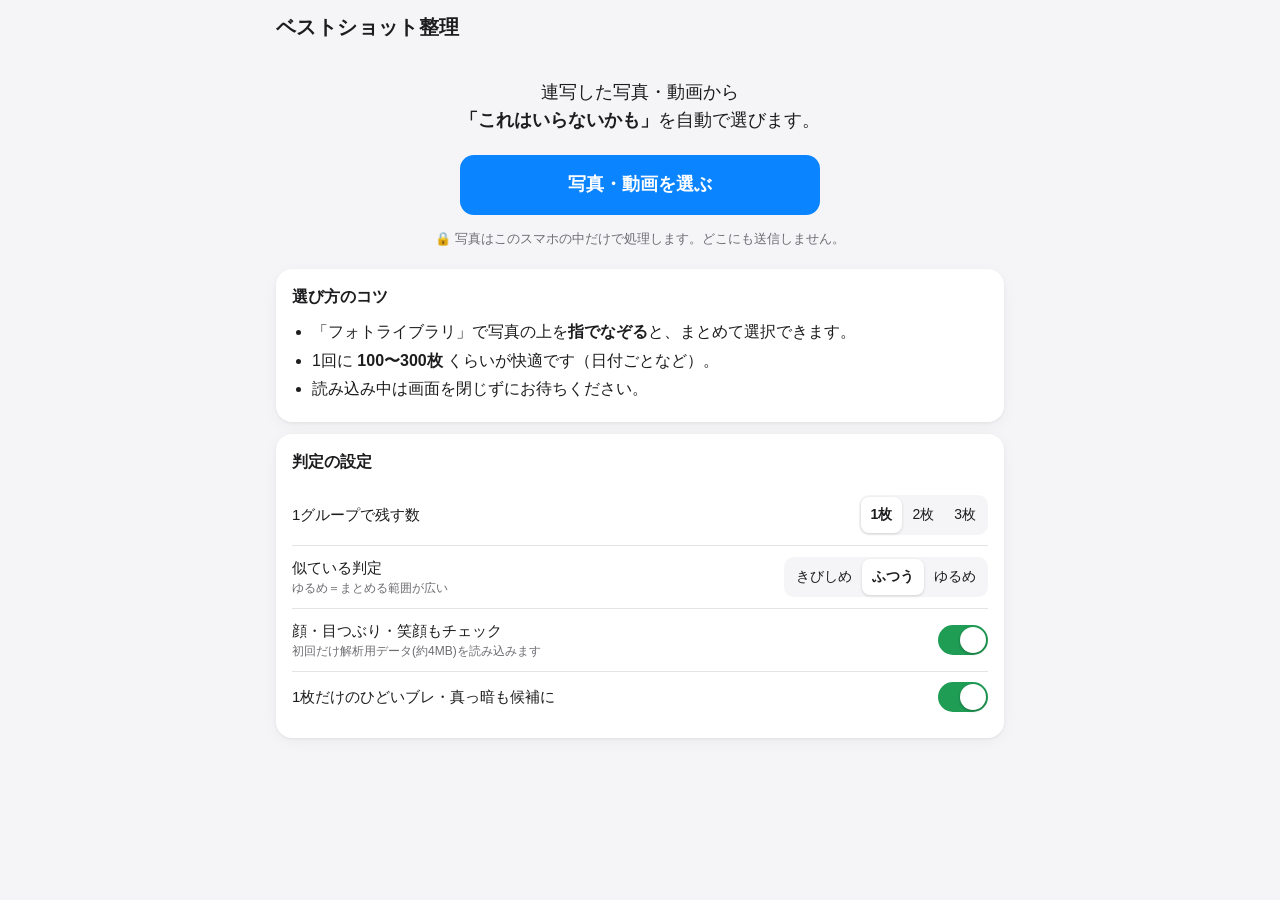
==== best-shot-picker/index.html @ 10e919e5 "写真アプリ: 4つのアプリと一覧ページ ベストショット整理・コマ選び・日付そろえ・バウンスメーカーを 1つのURLにまとめ、GitHub Pages に Actions でデプロイする。  Co-Au" ====
<!doctype html>
<html lang="ja">
<head>
  <meta charset="utf-8">
  <meta name="viewport" content="width=device-width, initial-scale=1, viewport-fit=cover">
  <title>ベストショット整理</title>
  <meta name="description" content="連写した写真・動画から「いらないかも」を自動で選ぶ。写真は端末の外に送信しません。">
  <meta name="theme-color" content="#f5f5f7" media="(prefers-color-scheme: light)">
  <meta name="theme-color" content="#111113" media="(prefers-color-scheme: dark)">
  <meta name="apple-mobile-web-app-capable" content="yes">
  <meta name="apple-mobile-web-app-title" content="ベストショット">
  <meta name="apple-mobile-web-app-status-bar-style" content="default">
  <link rel="apple-touch-icon" href="icon-180.png">
  <link rel="icon" href="icon-180.png">
  <link rel="manifest" href="manifest.webmanifest">
  <link rel="stylesheet" href="css/style.css">
</head>
<body>
  <header class="appbar">
    <h1>ベストショット整理</h1>
    <button id="btn-home" class="icon-btn" hidden aria-label="最初の画面へ">⌂</button>
  </header>

  <!-- 1. スタート -->
  <section id="screen-start" class="screen">
    <div id="resume" class="card resume" hidden></div>

    <div class="hero">
      <p class="lead">連写した写真・動画から<br><b>「これはいらないかも」</b>を自動で選びます。</p>
      <label class="primary big pick">
        <input id="file-input" type="file" accept="image/*,video/*" multiple hidden>
        写真・動画を選ぶ
      </label>
      <p class="privacy">🔒 写真はこのスマホの中だけで処理します。どこにも送信しません。</p>
    </div>

    <div class="card">
      <h2>選び方のコツ</h2>
      <ul class="tips">
        <li>「フォトライブラリ」で写真の上を<b>指でなぞる</b>と、まとめて選択できます。</li>
        <li>1回に <b>100〜300枚</b> くらいが快適です（日付ごとなど）。</li>
        <li>読み込み中は画面を閉じずにお待ちください。</li>
      </ul>
    </div>

    <div class="card">
      <h2>判定の設定</h2>
      <div id="settings-start"></div>
    </div>
  </section>

  <!-- 2. 解析中 -->
  <section id="screen-progress" class="screen" hidden>
    <div class="progress-wrap">
      <img id="prog-thumb" alt="">
      <p id="prog-text">準備中…</p>
      <div class="bar"><i id="prog-bar"></i></div>
      <p id="prog-sub" class="muted"></p>
      <button id="btn-cancel" class="ghost">中止して結果を見る</button>
    </div>
  </section>

  <!-- 3. 確認 -->
  <section id="screen-review" class="screen" hidden>
    <div class="summary">
      <div><b id="sum-del">0</b> 件が削除候補 <span id="sum-size" class="muted"></span></div>
      <p class="muted small">✓=残す ✕=削除候補。右下の丸ボタンで切替、写真をタップで拡大。</p>
    </div>
    <details class="card settings-inline">
      <summary>判定の設定を変える</summary>
      <div id="settings-review"></div>
      <p class="muted small">変更すると、手動で切り替えた内容はリセットされます。</p>
    </details>
    <div id="group-list"></div>
    <div class="bottom-bar">
      <button id="btn-finish" class="primary">削除の手順へ進む →</button>
    </div>
  </section>

  <!-- 4. 削除の手順 -->
  <section id="screen-finish" class="screen" hidden>
    <div class="card how">
      <h2>写真アプリで削除しよう</h2>
      <p>iPhoneの仕組み上、ブラウザから写真を直接消すことはできません。この一覧を見ながら写真アプリで消してください。</p>
      <ol>
        <li>写真アプリで右上の<b>「選択」</b></li>
        <li>下の一覧と<b>同じ時刻</b>のあたりで、<b class="del-mark">✕</b> の写真をタップ</li>
        <li>🗑 で削除 → ここに戻って「削除した」をタップ</li>
      </ol>
      <p class="muted small">この画面の状態は自動で保存されます。アプリを行き来しても大丈夫。<br>消した写真は「最近削除した項目」に30日間残ります。</p>
    </div>
    <div class="finish-progress">
      <div class="bar"><i id="fin-bar"></i></div>
      <p id="fin-text"></p>
    </div>
    <div id="finish-list"></div>
    <div class="finish-actions">
      <button id="btn-back-review" class="ghost">← 選び直す</button>
      <button id="btn-new" class="ghost">新しく整理する</button>
    </div>
  </section>

  <!-- 拡大表示 -->
  <div id="viewer" class="viewer" hidden>
    <div class="v-top">
      <button id="v-close" class="icon-btn" aria-label="閉じる">✕</button>
      <span id="v-pos"></span>
      <span id="v-time" class="muted"></span>
    </div>
    <div class="v-stage" id="v-stage">
      <img id="v-img" alt="">
      <video id="v-video" controls playsinline hidden></video>
    </div>
    <div class="v-info" id="v-info"></div>
    <div class="v-actions">
      <button id="v-prev" class="icon-btn big" aria-label="前へ">‹</button>
      <button id="v-toggle" class="toggle-big"></button>
      <button id="v-next" class="icon-btn big" aria-label="次へ">›</button>
    </div>
  </div>

  <div id="toast" class="toast" hidden></div>

  <script type="module" src="js/app.js"></script>
</body>
</html>
---- best-shot-picker/css/style.css ----
:root {
  --bg: #f5f5f7;
  --card: #ffffff;
  --text: #1d1d1f;
  --muted: #6e6e73;
  --line: #e3e3e8;
  --accent: #0a84ff;
  --keep: #1f9d55;
  --del: #e5484d;
  --chip: rgba(0, 0, 0, 0.62);
  --shadow: 0 1px 3px rgba(0, 0, 0, 0.06), 0 4px 16px rgba(0, 0, 0, 0.04);
  color-scheme: light dark;
}
@media (prefers-color-scheme: dark) {
  :root {
    --bg: #111113;
    --card: #1c1c1f;
    --text: #f2f2f5;
    --muted: #9a9aa2;
    --line: #2c2c31;
    --accent: #409cff;
    --keep: #30c06e;
    --del: #ff6369;
    --shadow: none;
  }
}

* { box-sizing: border-box; -webkit-tap-highlight-color: transparent; }
html, body { margin: 0; }
body {
  background: var(--bg);
  color: var(--text);
  font: 16px/1.55 -apple-system, BlinkMacSystemFont, "Hiragino Sans", "Noto Sans JP", sans-serif;
  padding: env(safe-area-inset-top) 0 env(safe-area-inset-bottom);
  min-height: 100dvh;
}
button { font: inherit; color: inherit; cursor: pointer; }
[hidden] { display: none !important; }
.muted { color: var(--muted); }
.small { font-size: 13px; }

.appbar {
  display: flex; align-items: center; justify-content: space-between;
  padding: 12px 16px 4px; max-width: 760px; margin: 0 auto;
}
.appbar h1 { font-size: 20px; margin: 0; letter-spacing: 0.02em; }

.screen { max-width: 760px; margin: 0 auto; padding: 8px 16px 120px; }

.card {
  background: var(--card); border-radius: 16px; padding: 16px; margin: 12px 0;
  box-shadow: var(--shadow);
}
.card h2 { font-size: 16px; margin: 0 0 10px; }

.hero { text-align: center; padding: 24px 0 8px; }
.lead { font-size: 18px; margin: 0 0 20px; }
.privacy { font-size: 13px; color: var(--muted); margin: 14px 0 0; }

.primary {
  display: inline-flex; align-items: center; justify-content: center; gap: 8px;
  background: var(--accent); color: #fff; border: 0; border-radius: 14px;
  padding: 14px 22px; font-weight: 600; min-height: 50px;
}
.primary.big { font-size: 18px; width: 100%; max-width: 360px; min-height: 60px; }
.primary:active { opacity: 0.8; }
.ghost {
  background: transparent; border: 1px solid var(--line); border-radius: 12px;
  padding: 10px 16px; min-height: 44px;
}
.icon-btn {
  background: transparent; border: 0; font-size: 20px; width: 44px; height: 44px;
  border-radius: 22px; display: inline-grid; place-items: center;
}
.icon-btn.big { font-size: 34px; }
.link { background: none; border: 0; color: var(--accent); padding: 6px 4px; font-size: 14px; }

.tips { margin: 0; padding-left: 20px; }
.tips li { margin: 4px 0; }

/* 設定 */
.set-row { display: flex; align-items: center; justify-content: space-between; gap: 12px; padding: 10px 0; border-top: 1px solid var(--line); }
.set-row:first-child { border-top: 0; }
.set-label { font-size: 15px; }
.set-label small { display: block; color: var(--muted); font-size: 12px; }
.seg { display: inline-flex; background: var(--bg); border-radius: 10px; padding: 2px; flex-shrink: 0; }
.seg button { border: 0; background: transparent; padding: 6px 10px; border-radius: 8px; font-size: 14px; min-height: 36px; }
.seg button.on { background: var(--card); box-shadow: 0 1px 3px rgba(0,0,0,.15); font-weight: 600; }
.switch input { position: absolute; opacity: 0; pointer-events: none; }
.switch i { flex-shrink: 0; width: 50px; height: 30px; border-radius: 15px; background: var(--line); position: relative; transition: background .2s; }
.switch i::after { content: ""; position: absolute; top: 2px; left: 2px; width: 26px; height: 26px; border-radius: 50%; background: #fff; box-shadow: 0 1px 3px rgba(0,0,0,.3); transition: transform .2s; }
.switch input:checked + i { background: var(--keep); }
.switch input:checked + i::after { transform: translateX(20px); }

.resume { display: flex; flex-direction: column; gap: 10px; border: 2px solid var(--accent); }
.resume .row { display: flex; gap: 8px; }
.resume .row > * { flex: 1; }

/* 解析中 */
.progress-wrap { text-align: center; padding: 40px 0; }
#prog-thumb { width: 180px; height: 180px; object-fit: cover; border-radius: 16px; background: var(--card); display: block; margin: 0 auto 20px; }
.bar { height: 8px; border-radius: 4px; background: var(--line); overflow: hidden; margin: 12px 0; }
.bar i { display: block; height: 100%; width: 0; background: var(--accent); transition: width .2s; }
#prog-text { font-size: 18px; font-weight: 600; margin: 0; }

/* 確認 */
.summary {
  position: sticky; top: 0; z-index: 5; background: var(--bg);
  padding: 10px 0 6px; border-bottom: 1px solid var(--line);
}
.summary > div { font-size: 17px; }
.summary b { font-size: 24px; color: var(--del); }
.summary p { margin: 2px 0 0; }
.settings-inline summary { font-weight: 600; cursor: pointer; }
.sec { font-size: 15px; margin: 22px 0 6px; color: var(--muted); }
.sec small, .sec-details small { font-weight: 400; }
.sec-details summary { font-size: 15px; color: var(--muted); font-weight: 700; margin: 22px 0 6px; cursor: pointer; }
.empty { color: var(--muted); text-align: center; padding: 20px; }

.group { background: var(--card); border-radius: 16px; padding: 10px; margin: 10px 0; box-shadow: var(--shadow); }
.g-head { display: flex; justify-content: space-between; align-items: center; gap: 8px; padding: 2px 4px 8px; font-size: 14px; }
.g-head .g-time { color: var(--muted); margin-left: 8px; font-size: 13px; }
.g-actions { display: flex; align-items: center; gap: 6px; flex-shrink: 0; }
.g-del { color: var(--del); font-weight: 600; font-size: 13px; }

.grid { display: grid; grid-template-columns: repeat(3, 1fr); gap: 6px; }
@media (min-width: 560px) { .grid { grid-template-columns: repeat(4, 1fr); } }
.cell { position: relative; aspect-ratio: 1; border-radius: 10px; overflow: hidden; background: var(--line); border: 3px solid transparent; }
.cell img { width: 100%; height: 100%; object-fit: cover; display: block; }
.cell.keep { border-color: var(--keep); }
.cell.del img { opacity: 0.45; filter: grayscale(0.4); }
.cell.del { border-color: var(--del); }
.noimg { display: grid; place-items: center; height: 100%; color: var(--muted); }
.badge {
  position: absolute; left: 4px; top: 4px; font-size: 11px; font-weight: 700; line-height: 1;
  padding: 4px 6px; border-radius: 6px; color: #fff; background: var(--chip); max-width: calc(100% - 8px);
  white-space: nowrap; overflow: hidden; text-overflow: ellipsis;
}
.badge.best { background: var(--keep); }
.badge.reason { background: var(--del); }
.dur { position: absolute; left: 4px; bottom: 4px; font-size: 11px; color: #fff; background: var(--chip); padding: 2px 5px; border-radius: 5px; }
.cell .toggle {
  position: absolute; right: 2px; bottom: 2px; width: 40px; height: 40px; border: 0; background: transparent; padding: 0;
  display: grid; place-items: center;
}
.cell .toggle span {
  width: 28px; height: 28px; border-radius: 50%; display: grid; place-items: center; font-weight: 700; font-size: 15px;
  color: #fff; border: 2px solid #fff; box-shadow: 0 1px 4px rgba(0,0,0,.4);
}
.cell.keep .toggle span { background: var(--keep); }
.cell.del .toggle span { background: var(--del); }

.bottom-bar {
  position: fixed; left: 0; right: 0; bottom: 0; z-index: 10;
  padding: 10px 16px calc(10px + env(safe-area-inset-bottom));
  background: color-mix(in srgb, var(--bg) 88%, transparent);
  backdrop-filter: blur(12px); -webkit-backdrop-filter: blur(12px);
  border-top: 1px solid var(--line); display: flex; justify-content: center;
}
.bottom-bar .primary { width: 100%; max-width: 728px; }

/* 削除の手順 */
.how ol { padding-left: 22px; margin: 8px 0; }
.how li { margin: 4px 0; }
.del-mark { color: var(--del); }
.finish-progress { position: sticky; top: 0; z-index: 5; background: var(--bg); padding: 6px 0; }
.finish-progress p { margin: 0; font-size: 14px; }
.fgroup { background: var(--card); border-radius: 16px; padding: 10px; margin: 10px 0; box-shadow: var(--shadow); transition: opacity .2s; }
.fgroup.done { opacity: 0.45; }
.f-head { display: flex; justify-content: space-between; font-size: 14px; padding: 2px 4px 8px; }
.f-time { font-weight: 700; font-variant-numeric: tabular-nums; }
.strip { display: grid; grid-template-columns: repeat(5, 1fr); gap: 4px; }
.mini { position: relative; aspect-ratio: 1; border-radius: 6px; overflow: hidden; background: var(--line); }
.mini img { width: 100%; height: 100%; object-fit: cover; display: block; }
.mini.keep img { opacity: 0.35; }
.mini.keep::after { content: "残す"; position: absolute; inset: auto 0 0; text-align: center; font-size: 10px; color: #fff; background: var(--chip); }
.mini.del { outline: 3px solid var(--del); outline-offset: -3px; }
.mini.del::after { content: "✕"; position: absolute; right: 3px; top: 1px; color: #fff; font-weight: 800; text-shadow: 0 0 3px #000; }
.mini .t { position: absolute; left: 0; right: 0; bottom: 0; font-size: 10px; color: #fff; background: var(--chip); text-align: center; font-variant-numeric: tabular-nums; }
.done-btn { width: 100%; margin-top: 8px; min-height: 44px; border-radius: 12px; border: 1px solid var(--line); background: var(--bg); font-weight: 600; }
.fgroup.done .done-btn { color: var(--keep); }
.finish-actions { display: flex; gap: 10px; justify-content: center; margin-top: 20px; }

/* 拡大表示 */
.viewer {
  position: fixed; inset: 0; z-index: 50; background: #000; color: #fff;
  display: flex; flex-direction: column;
  padding: env(safe-area-inset-top) 0 env(safe-area-inset-bottom);
}
.viewer .muted { color: #aaa; }
.v-top { display: flex; align-items: center; gap: 12px; padding: 6px 8px; font-size: 14px; }
.v-stage { flex: 1; min-height: 0; display: flex; align-items: center; justify-content: center; touch-action: pan-y; }
.v-stage img, .v-stage video { max-width: 100%; max-height: 100%; object-fit: contain; }
.v-info { display: flex; flex-wrap: wrap; gap: 6px; padding: 8px 12px; justify-content: center; min-height: 40px; }
.v-info span { font-size: 12px; padding: 4px 8px; border-radius: 10px; background: #2a2a2e; }
.v-info span.bad { background: #5a1f22; }
.v-info span.good { background: #17462c; }
.v-actions { display: flex; align-items: center; justify-content: space-between; padding: 6px 12px 12px; gap: 12px; }
.toggle-big { flex: 1; min-height: 52px; border-radius: 14px; border: 0; font-weight: 700; font-size: 17px; color: #fff; }
.toggle-big.keep { background: var(--keep); }
.toggle-big.del { background: var(--del); }

.toast {
  position: fixed; left: 50%; bottom: calc(90px + env(safe-area-inset-bottom)); transform: translateX(-50%);
  background: var(--text); color: var(--bg); padding: 10px 16px; border-radius: 12px; font-size: 14px;
  z-index: 100; max-width: calc(100% - 32px);
}
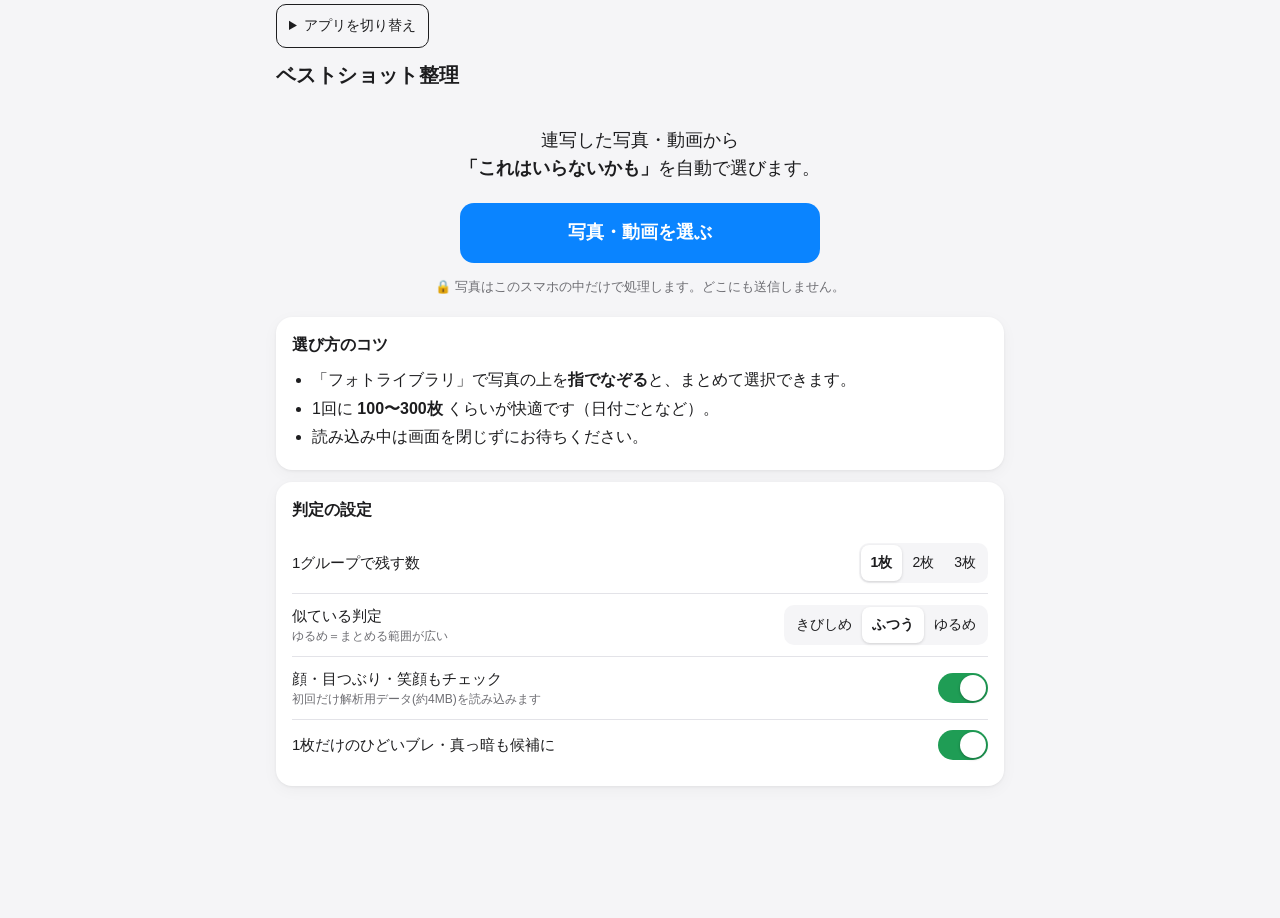
==== commit e62839aa: "Add direct navigation between photo apps" ====
--- a/best-shot-picker/index.html
+++ b/best-shot-picker/index.html
@@ -14,8 +14,21 @@
   <link rel="icon" href="icon-180.png">
   <link rel="manifest" href="manifest.webmanifest">
   <link rel="stylesheet" href="css/style.css">
+<link rel="stylesheet" href="../app-nav.css">
 </head>
 <body>
+  <nav class="photo-app-nav" aria-label="写真アプリ">
+    <details>
+      <summary>アプリを切り替え</summary>
+      <ul>
+        <li><a href="../koma/">コマ選び</a></li>
+        <li><a href="../hizuke/">日付そろえ</a></li>
+        <li><a href="../bounce/">バウンスメーカー</a></li>
+        <li><a href="../motto/">写真コラージュ</a></li>
+        <li><a href="../">写真アプリ一覧</a></li>
+      </ul>
+    </details>
+  </nav>
   <header class="appbar">
     <h1>ベストショット整理</h1>
     <button id="btn-home" class="icon-btn" hidden aria-label="最初の画面へ">⌂</button>
@@ -79,9 +92,22 @@
 
   <!-- 4. 削除の手順 -->
   <section id="screen-finish" class="screen" hidden>
+    <div class="card album">
+      <h2>まとめて削除する</h2>
+      <p class="small">iPhoneの「ショートカット」アプリを使って、削除候補を写真アプリから<b>まとめて削除</b>します。消す前に「○枚の写真を削除しますか？」と確認が出ます。</p>
+      <button id="btn-album" class="primary album-btn">まとめて削除</button>
+      <p id="album-note" class="muted small"></p>
+      <div id="album-mix" hidden>
+        <p class="small"><b>⚠ 次の写真は自動では消しません。</b>同じ秒に「残す」写真があり、間違って消してしまうのを防ぐためです。下の一覧を見て手で消してください。</p>
+        <div class="strip" id="album-mix-strip"></div>
+      </div>
+      <button id="btn-album-done" class="ghost" hidden>削除できた → 削除済みにする</button>
+      <a class="link" href="shortcut.html">初めて使うとき：ショートカットの作り方（5分）</a>
+    </div>
+
     <div class="card how">
-      <h2>写真アプリで削除しよう</h2>
-      <p>iPhoneの仕組み上、ブラウザから写真を直接消すことはできません。この一覧を見ながら写真アプリで消してください。</p>
+      <h2>手で消す場合</h2>
+      <p>iPhoneの仕組み上、ブラウザから写真を直接消すことはできません。ショートカットを使わないときは、この一覧を見ながら写真アプリで消してください。</p>
       <ol>
         <li>写真アプリで右上の<b>「選択」</b></li>
         <li>下の一覧と<b>同じ時刻</b>のあたりで、<b class="del-mark">✕</b> の写真をタップ</li>
--- a/best-shot-picker/css/style.css
+++ b/best-shot-picker/css/style.css
@@ -179,6 +179,12 @@
 .mini .t { position: absolute; left: 0; right: 0; bottom: 0; font-size: 10px; color: #fff; background: var(--chip); text-align: center; font-variant-numeric: tabular-nums; }
 .done-btn { width: 100%; margin-top: 8px; min-height: 44px; border-radius: 12px; border: 1px solid var(--line); background: var(--bg); font-weight: 600; }
 .fgroup.done .done-btn { color: var(--keep); }
+.album { display: flex; flex-direction: column; gap: 10px; border: 2px solid var(--accent); }
+.album p { margin: 0; }
+.album-btn { width: 100%; min-height: 52px; }
+.album-btn:disabled { opacity: .45; }
+#album-mix { display: grid; gap: 6px; }
+.album .link { align-self: flex-start; padding-left: 0; }
 .finish-actions { display: flex; gap: 10px; justify-content: center; margin-top: 20px; }
 
 /* 拡大表示 */
--- a/app-nav.css
+++ b/app-nav.css
@@ -0,0 +1,55 @@
+.photo-app-nav {
+  max-width: 760px;
+  margin: 0 auto;
+  padding: 4px max(16px, env(safe-area-inset-right)) 0 max(16px, env(safe-area-inset-left));
+  font-size: 14px;
+  line-height: 1.4;
+}
+
+.photo-app-nav details {
+  position: relative;
+  width: fit-content;
+  max-width: 100%;
+}
+
+.photo-app-nav summary {
+  width: fit-content;
+  min-height: 44px;
+  box-sizing: border-box;
+  padding: 11px 12px;
+  border: 1px solid currentColor;
+  border-radius: 10px;
+  cursor: pointer;
+}
+
+.photo-app-nav ul {
+  position: absolute;
+  z-index: 8;
+  inset-inline-start: 0;
+  width: max-content;
+  max-width: calc(100vw - 32px);
+  margin: 4px 0 0;
+  padding: 4px;
+  list-style: none;
+  color: var(--fg, var(--text, CanvasText));
+  background: var(--card, var(--surface, Canvas));
+  border: 1px solid var(--line, currentColor);
+  border-radius: 10px;
+  box-shadow: 0 4px 16px #0003;
+}
+
+.photo-app-nav a {
+  display: flex;
+  align-items: center;
+  min-height: 44px;
+  box-sizing: border-box;
+  padding: 8px 12px;
+  border-radius: 6px;
+  color: inherit;
+  text-decoration: none;
+}
+
+.photo-app-nav a:hover,
+.photo-app-nav a:focus-visible {
+  text-decoration: underline;
+}
